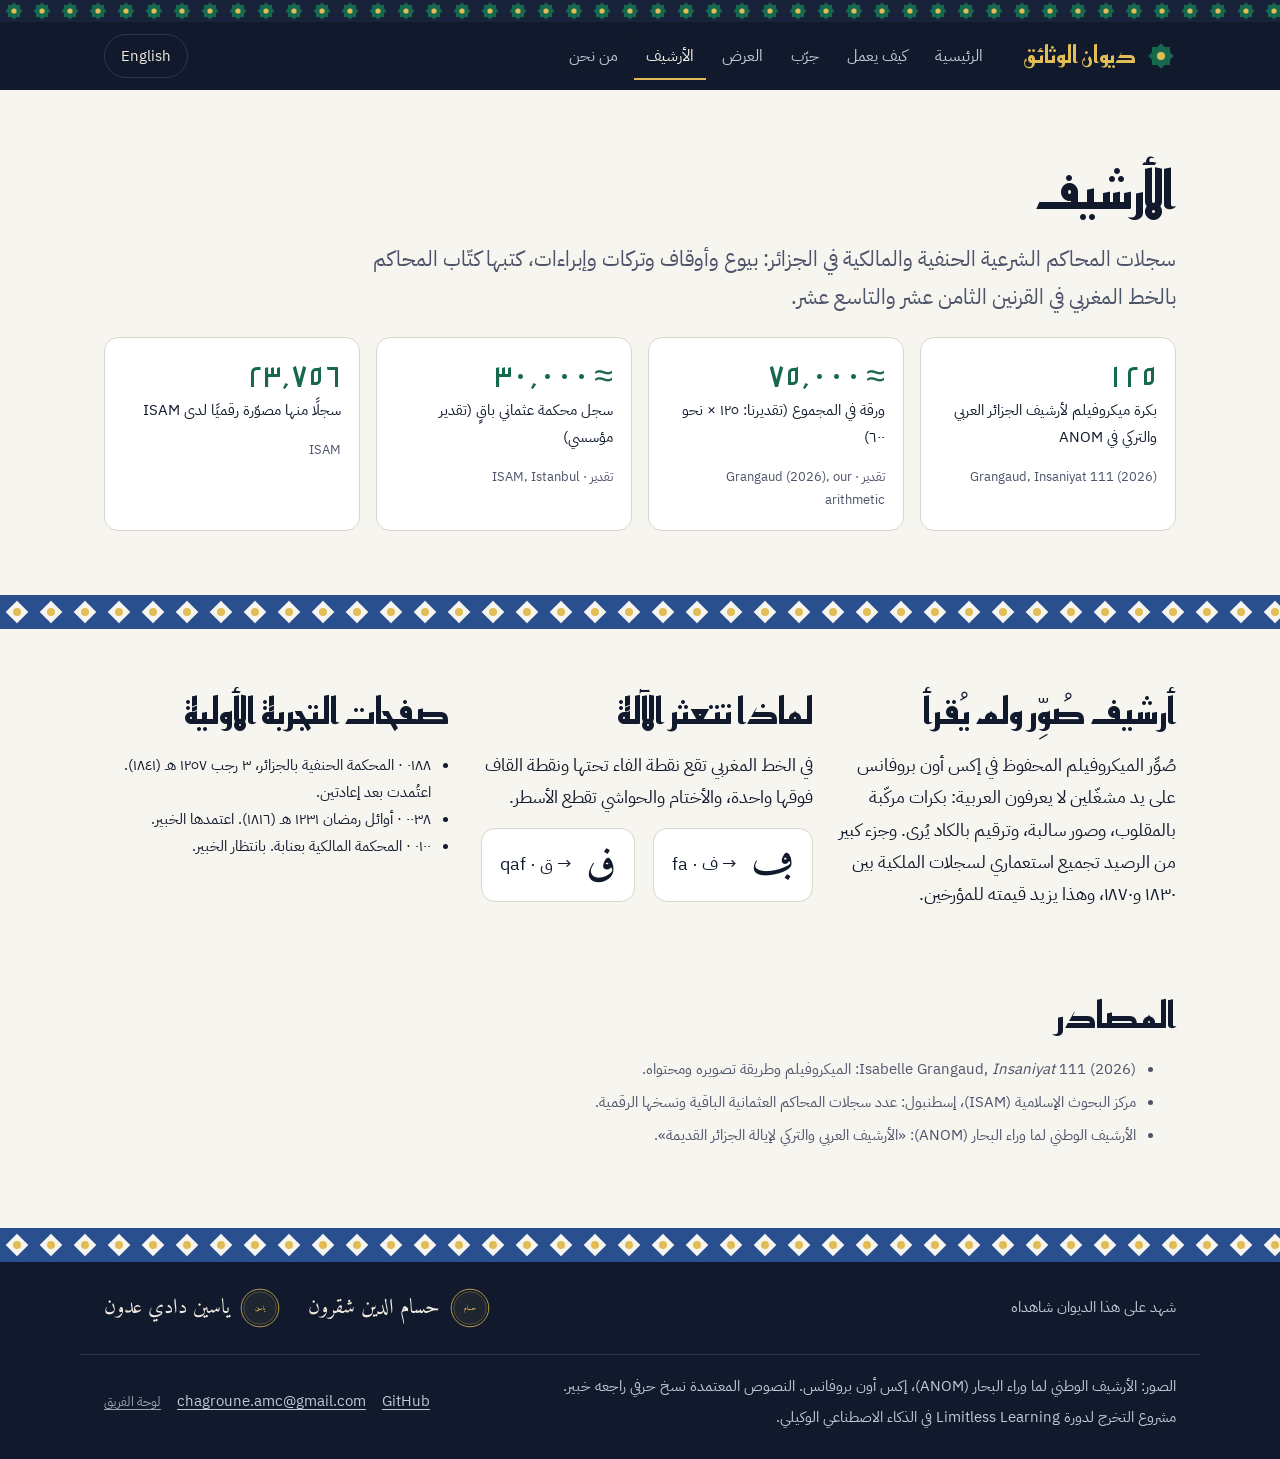
==== docs/archive/index.html @ 32f65961 "Direction B site: bilingual pages, offline demo, full-screen pitch, creators deed - Welcome with the" ====
<!doctype html>
<html lang="ar" dir="rtl" data-ui="ar" data-root="../" data-title-ar="الأرشيف · ديوان الوثائق" data-title-en="The archive · Dīwān al-Wathāʾiq">
<head>
<meta charset="utf-8">
<meta name="viewport" content="width=device-width, initial-scale=1, viewport-fit=cover">
<title>الأرشيف · ديوان الوثائق</title>
<meta name="description" content="The sharia-court registers of Algiers and the ANOM microfilm.">
<meta name="theme-color" content="#111a2d">
<link rel="icon" href="../assets/favicon.svg" type="image/svg+xml">
<link rel="stylesheet" href="../assets/diwan.css">
<script>(function(){try{var m=/[?&]lang=(ar|en)\b/.exec(location.search);var l=m?m[1]:(localStorage.getItem('diwan-lang')||'ar');var h=document.documentElement;h.lang=l;h.dir=l==='ar'?'rtl':'ltr';h.setAttribute('data-ui',l);}catch(e){}})();</script>
<script src="../assets/diwan.js" defer></script>
</head>
<body>
<a class="skip" href="#main"><span data-l="ar" lang="ar" dir="rtl">تخطَّ إلى المحتوى</span><span data-l="en" lang="en" dir="ltr">Skip to the content</span></a>
<div class="band" aria-hidden="true"></div>
<header class="site-head">
  <div class="wrap head-row">
    <a class="brand" href="../"><svg width="30" height="30" viewBox="-15 -15 30 30" aria-hidden="true"><rect x="-9" y="-9" width="18" height="18" fill="#16684e"/><rect x="-9" y="-9" width="18" height="18" fill="#16684e" transform="rotate(45)"/><circle r="4" fill="#e2bd55"/></svg><span data-l="ar" lang="ar" dir="rtl">ديوان الوثائق</span><span data-l="en" lang="en" dir="ltr">Dīwān al-Wathāʾiq</span></a>
    <nav class="nav" aria-label="Sections"><a href="../"><span data-l="ar" lang="ar" dir="rtl">الرئيسية</span><span data-l="en" lang="en" dir="ltr">Welcome</span></a><a href="../how/"><span data-l="ar" lang="ar" dir="rtl">كيف يعمل</span><span data-l="en" lang="en" dir="ltr">How it works</span></a><a href="../demo/"><span data-l="ar" lang="ar" dir="rtl">جرّب</span><span data-l="en" lang="en" dir="ltr">Try it</span></a><a href="../pitch/"><span data-l="ar" lang="ar" dir="rtl">العرض</span><span data-l="en" lang="en" dir="ltr">Pitch</span></a><a href="../archive/" aria-current="page"><span data-l="ar" lang="ar" dir="rtl">الأرشيف</span><span data-l="en" lang="en" dir="ltr">The archive</span></a><a href="../creators/"><span data-l="ar" lang="ar" dir="rtl">من نحن</span><span data-l="en" lang="en" dir="ltr">The creators</span></a></nav>
    <button class="lang-btn" type="button" data-lang-switch lang="en">English</button>
  </div>
</header>
<main id="main">

<section class="section">
  <div class="wrap">
    <h1 data-l="ar" lang="ar" dir="rtl">الأرشيف</h1><h1 data-l="en" lang="en" dir="ltr">The archive</h1>
    <p data-l="ar" lang="ar" dir="rtl" class="lead">سجلات المحاكم الشرعية الحنفية والمالكية في الجزائر: بيوع وأوقاف وتركات وإبراءات، كتبها كتّاب المحاكم بالخط المغربي في القرنين الثامن عشر والتاسع عشر.</p><p data-l="en" lang="en" dir="ltr" class="lead">The registers of the Hanafi and Maliki sharia courts of Algiers: sales, endowments, inheritances and releases, written by court scribes in Maghrebi script in the 18th and 19th centuries.</p>
    <div class="facts" style="margin-top:20px"><div class="fact"><div class="num"><span data-l="ar" lang="ar" dir="rtl">١٢٥</span><span data-l="en" lang="en" dir="ltr">125</span></div><p data-l="ar" lang="ar" dir="rtl" class="small">بكرة ميكروفيلم لأرشيف الجزائر العربي والتركي في ANOM</p><p data-l="en" lang="en" dir="ltr" class="small">microfilm reels of the Arabic and Turkish archives of Algiers at ANOM</p><div class="src">Grangaud, Insaniyat 111 (2026)</div></div><div class="fact"><div class="num"><span data-l="ar" lang="ar" dir="rtl">≈ ٧٥٬٠٠٠</span><span data-l="en" lang="en" dir="ltr">≈ 75,000</span></div><p data-l="ar" lang="ar" dir="rtl" class="small">ورقة في المجموع (تقديرنا: ١٢٥ × نحو ٦٠٠)</p><p data-l="en" lang="en" dir="ltr" class="small">folios in all (our estimate: 125 × about 600)</p><div class="src"><span data-l="ar" lang="ar" dir="rtl">تقدير · </span><span data-l="en" lang="en" dir="ltr">Estimate · </span>Grangaud (2026), our arithmetic</div></div><div class="fact"><div class="num"><span data-l="ar" lang="ar" dir="rtl">≈ ٣٠٬٠٠٠</span><span data-l="en" lang="en" dir="ltr">≈ 30,000</span></div><p data-l="ar" lang="ar" dir="rtl" class="small">سجل محكمة عثماني باقٍ (تقدير مؤسسي)</p><p data-l="en" lang="en" dir="ltr" class="small">Ottoman court registers survive (institutional estimate)</p><div class="src"><span data-l="ar" lang="ar" dir="rtl">تقدير · </span><span data-l="en" lang="en" dir="ltr">Estimate · </span>ISAM, Istanbul</div></div><div class="fact"><div class="num"><span data-l="ar" lang="ar" dir="rtl">٢٣٬٧٥٦</span><span data-l="en" lang="en" dir="ltr">23,756</span></div><p data-l="ar" lang="ar" dir="rtl" class="small">سجلًا منها مصوّرة رقميًا لدى ISAM</p><p data-l="en" lang="en" dir="ltr" class="small">of them held in digital copies by ISAM</p><div class="src">ISAM</div></div></div>
  </div>
</section>
<div class="dado" aria-hidden="true"></div>
<section class="section" style="padding-top:56px">
  <div class="wrap grid-3" style="align-items:start">
    <div>
      <h2 data-l="ar" lang="ar" dir="rtl">أرشيف صُوِّر ولم يُقرأ</h2><h2 data-l="en" lang="en" dir="ltr">Filmed, not read</h2>
      <p data-l="ar" lang="ar" dir="rtl">صُوِّر الميكروفيلم المحفوظ في إكس أون بروفانس على يد مشغّلين لا يعرفون العربية: بكرات مركّبة بالمقلوب، وصور سالبة، وترقيم بالكاد يُرى. وجزء كبير من الرصيد تجميع استعماري لسجلات الملكية بين ١٨٣٠ و١٨٧٠، وهذا يزيد قيمته للمؤرخين.</p><p data-l="en" lang="en" dir="ltr">The microfilm kept in Aix-en-Provence was made by operators who knew no Arabic: reels mounted backwards, frames in negative, foliation barely visible. Much of the fonds is a colonial compilation of property records from 1830–1870, which makes it more valuable to historians, not less.</p>
    </div>
    <div>
      <h2 data-l="ar" lang="ar" dir="rtl">لماذا تتعثر الآلة</h2><h2 data-l="en" lang="en" dir="ltr">Why machines stumble</h2>
      <p data-l="ar" lang="ar" dir="rtl">في الخط المغربي تقع نقطة الفاء تحتها ونقطة القاف فوقها واحدة، والأختام والحواشي تقطع الأسطر.</p><p data-l="en" lang="en" dir="ltr">In Maghrebi script fa carries its dot below and qaf a single dot above, and seals and marginal notes break the lines.</p>
      <div class="letters">
        <div class="letter"><span class="g" lang="ar">ڢ</span><span>→ ف · fa</span></div>
        <div class="letter"><span class="g" lang="ar">ڧ</span><span>→ ق · qaf</span></div>
      </div>
    </div>
    <div>
      <h2 data-l="ar" lang="ar" dir="rtl">صفحات التجربة الأولية</h2><h2 data-l="en" lang="en" dir="ltr">The pilot pages</h2>
      <ul class="small" style="padding-inline-start:1.2em">
        <li><span data-l="ar" lang="ar" dir="rtl">٠١٨٨ · المحكمة الحنفية بالجزائر، ٣ رجب ١٢٥٧ هـ (١٨٤١). اعتُمدت بعد إعادتين.</span><span data-l="en" lang="en" dir="ltr">0188 · Hanafi court of Algiers, 3 Rajab 1257 AH (1841). Approved after two rounds.</span></li>
        <li><span data-l="ar" lang="ar" dir="rtl">٠٠٣٨ · أوائل رمضان ١٢٣١ هـ (١٨١٦). اعتمدها الخبير.</span><span data-l="en" lang="en" dir="ltr">0038 · Early Ramadan 1231 AH (1816). Approved by the expert.</span></li>
        <li><span data-l="ar" lang="ar" dir="rtl">٠١٠٠ · المحكمة المالكية بعنابة. بانتظار الخبير.</span><span data-l="en" lang="en" dir="ltr">0100 · Maliki court of Annaba. Waiting for the expert.</span></li>
      </ul>
    </div>
  </div>
</section>
<section class="section">
  <div class="wrap">
    <h2 data-l="ar" lang="ar" dir="rtl">المصادر</h2><h2 data-l="en" lang="en" dir="ltr">Sources</h2>
    <ul class="sources">
      <li>Isabelle Grangaud, <i>Insaniyat</i> 111 (2026): <span data-l="ar" lang="ar" dir="rtl">الميكروفيلم وطريقة تصويره ومحتواه.</span><span data-l="en" lang="en" dir="ltr">the microfilm, how it was filmed and what it holds.</span></li>
      <li><span data-l="ar" lang="ar" dir="rtl">مركز البحوث الإسلامية (ISAM)، إسطنبول: عدد سجلات المحاكم العثمانية الباقية ونسخها الرقمية.</span><span data-l="en" lang="en" dir="ltr">Centre for Islamic Studies (ISAM), Istanbul: surviving Ottoman court registers and their digital copies.</span></li>
      <li><span data-l="ar" lang="ar" dir="rtl">الأرشيف الوطني لما وراء البحار (ANOM): «الأرشيف العربي والتركي لإيالة الجزائر القديمة».</span><span data-l="en" lang="en" dir="ltr">Archives nationales d’outre-mer (ANOM): “Archives arabes et turques de l’Ancienne Régence d’Alger”.</span></li>
    </ul>
  </div>
</section>
</main>
<footer class="site-foot">
  <div class="dado" aria-hidden="true"></div>
  <div class="wrap foot-sign">
    <p style="margin:0"><span data-l="ar" lang="ar" dir="rtl">شهد على هذا الديوان شاهداه</span><span data-l="en" lang="en" dir="ltr">Witnessed by its two creators</span></p>
    <div class="signatures"><a class="sig" href="../creators/#seal-1"><svg width="40" height="40" viewBox="-66 -66 132 132" aria-hidden="true"><circle r="62" fill="none" stroke="#e2bd55" stroke-width="2.6"/><circle r="54" fill="#e2bd55" fill-opacity="0.07" stroke="#e2bd55" stroke-width="1"/><text x="0" y="6" text-anchor="middle" font-family="Amiri, serif" font-size="21" font-weight="700" fill="#e2bd55">حسام</text></svg><span class="name"><span data-l="ar" lang="ar" dir="rtl">حسام الدين شقرون</span><span data-l="en" lang="en" dir="ltr">Houssam Eddine Chagroune</span></span></a><a class="sig" href="../creators/#seal-2"><svg width="40" height="40" viewBox="-66 -66 132 132" aria-hidden="true"><circle r="62" fill="none" stroke="#e2bd55" stroke-width="2.6"/><circle r="54" fill="#e2bd55" fill-opacity="0.07" stroke="#e2bd55" stroke-width="1"/><text x="0" y="6" text-anchor="middle" font-family="Amiri, serif" font-size="21" font-weight="700" fill="#e2bd55">ياسين</text></svg><span class="name"><span data-l="ar" lang="ar" dir="rtl">ياسين دادي عدون</span><span data-l="en" lang="en" dir="ltr">Yacine Daddi Addoun</span></span></a></div>
  </div>
  <div class="wrap foot-meta">
    <div>
      <p style="margin:0 0 4px"><span data-l="ar" lang="ar" dir="rtl">الصور: الأرشيف الوطني لما وراء البحار (ANOM)، إكس أون بروفانس. النصوص المعتمدة نسخ حرفي راجعه خبير.</span><span data-l="en" lang="en" dir="ltr">Scans: Archives nationales d’outre-mer (ANOM), Aix-en-Provence. Approved texts are diplomatic transcriptions checked by an expert.</span></p>
      <p style="margin:0"><span data-l="ar" lang="ar" dir="rtl">مشروع التخرج لدورة Limitless Learning في الذكاء الاصطناعي الوكيلي.</span><span data-l="en" lang="en" dir="ltr">Final project for the Limitless Learning Agentic AI course.</span></p>
    </div>
    <div class="row" style="gap:16px">
      <a href="https://github.com/hchagroune/diwan-htr">GitHub</a>
      <a href="mailto:chagroune.amc@gmail.com">chagroune.amc@gmail.com</a>
      <a class="board" href="../board.html"><span data-l="ar" lang="ar" dir="rtl">لوحة الفريق</span><span data-l="en" lang="en" dir="ltr">Team board</span></a>
    </div>
  </div>
</footer>
</body>
</html>
---- docs/assets/diwan.css ----
/* Dīwān al-Wathāʾiq · Direction B "Kasbah zellige".
   Whitewashed walls for reading, faience bands at thresholds, a horseshoe arch for what matters.
   Colour is tile meaning: green approved, terracotta doubtful, cobalt links, brass on indigo only. */

@font-face { font-family: "Amiri"; src: url("fonts/amiri-400.woff") format("woff"); font-weight: 400; font-display: swap; }
@font-face { font-family: "Amiri"; src: url("fonts/amiri-700.woff") format("woff"); font-weight: 700; font-display: swap; }
@font-face { font-family: "Reem Kufi"; src: url("fonts/reemkufi-var.woff") format("woff"); font-weight: 400 700; font-display: swap; }
@font-face { font-family: "IBM Plex Sans Arabic"; src: url("fonts/plexarabic-400.woff") format("woff"); font-weight: 400; font-display: swap; }
@font-face { font-family: "IBM Plex Sans Arabic"; src: url("fonts/plexarabic-500.woff") format("woff"); font-weight: 500; font-display: swap; }
@font-face { font-family: "IBM Plex Sans Arabic"; src: url("fonts/plexarabic-600.woff") format("woff"); font-weight: 600 700; font-display: swap; }
@font-face { font-family: "IBM Plex Sans"; src: url("fonts/plexsans-var.woff") format("woff"); font-weight: 100 700; font-display: swap; }

:root {
  --night: #111a2d; --night-2: #18233a; --night-line: #2a3651;
  --on-night: #f3ede1; --on-night-2: #c3c8d4; --on-night-3: #9aa1b2;
  --wash: #f7f5ef; --wash-2: #efebe0; --surface: #ffffff; --line: #dad6c9;
  --ink: #111a2d; --ink-2: #4d546a;
  --green: #16684e; --green-dark: #0f4d39; --green-tint: #dcebe2;
  --terra: #b4532a; --terra-ink: #9a4422; --terra-tint: #f6e3d9;
  --cobalt: #2a4f8f; --cobalt-dark: #1d3a6b;
  --brass: #e2bd55;
  --f-ui: "IBM Plex Sans", "IBM Plex Sans Arabic", system-ui, sans-serif;
  --f-ui-ar: "IBM Plex Sans Arabic", "IBM Plex Sans", system-ui, sans-serif;
  --f-kufi: "Reem Kufi", "IBM Plex Sans Arabic", sans-serif;
  --f-deed: "Amiri", "Noto Naskh Arabic", serif;
  --wrap: 1120px;
  --zellige: url("data:image/svg+xml,%3Csvg xmlns='http://www.w3.org/2000/svg' width='28' height='22'%3E%3Crect width='28' height='22' fill='%2318233a'/%3E%3Cg transform='translate(14 11)'%3E%3Crect x='-6' y='-6' width='12' height='12' fill='%2316684e'/%3E%3Crect x='-6' y='-6' width='12' height='12' fill='%2316684e' transform='rotate(45)'/%3E%3Ccircle r='2.6' fill='%23e2bd55'/%3E%3C/g%3E%3C/svg%3E");
  --dado: url("data:image/svg+xml,%3Csvg xmlns='http://www.w3.org/2000/svg' width='34' height='34'%3E%3Crect width='34' height='34' fill='%232a4f8f'/%3E%3Crect x='9' y='9' width='16' height='16' fill='%23f7f5ef' transform='rotate(45 17 17)'/%3E%3Ccircle cx='17' cy='17' r='4' fill='%23e2bd55'/%3E%3C/svg%3E");
}

/* ---------- language switching: both languages ship in the page ---------- */
html[data-ui="ar"] [data-l="en"], html[data-ui="en"] [data-l="ar"] { display: none !important; }

*, *::before, *::after { box-sizing: border-box; }
[hidden] { display: none !important; }
html { -webkit-text-size-adjust: 100%; }
body { margin: 0; background: var(--wash); color: var(--ink); font-family: var(--f-ui); font-size: 18px; line-height: 1.6; }
html[lang="ar"] body { font-family: var(--f-ui-ar); line-height: 1.8; }
img, svg { max-width: 100%; }
a { color: var(--cobalt); text-underline-offset: 3px; }
a:hover { color: var(--cobalt-dark); }
:focus-visible { outline: 3px solid var(--cobalt); outline-offset: 2px; border-radius: 4px; }
.on-night :focus-visible, .site-head :focus-visible, .site-foot :focus-visible { outline-color: var(--brass); }
.wrap { max-width: var(--wrap); margin: 0 auto; padding-inline: 24px; }
.skip { position: absolute; inset-inline-start: 12px; top: -60px; z-index: 50; background: var(--brass); color: var(--night); padding: 10px 16px; border-radius: 8px; font-weight: 600; text-decoration: none; }
.skip:focus { top: 12px; }
.visually-hidden { position: absolute !important; width: 1px; height: 1px; overflow: hidden; clip: rect(0 0 0 0); white-space: nowrap; }
.deed { font-family: var(--f-deed); }
.kufi { font-family: var(--f-kufi); }
.muted { color: var(--ink-2); }
.small { font-size: 15px; }

/* ---------- bands ---------- */
.band { height: 22px; background: var(--zellige); background-size: 28px 22px; }
.dado { height: 34px; background: var(--dado); background-size: 34px 34px; }

/* ---------- header ---------- */
.site-head { background: var(--night); color: var(--on-night); }
.head-row { display: flex; align-items: center; gap: 20px; min-height: 68px; flex-wrap: wrap; padding-block: 8px; }
.brand { display: inline-flex; align-items: center; gap: 10px; color: var(--brass); text-decoration: none; font-family: var(--f-kufi); font-weight: 600; font-size: 24px; margin-inline-end: 8px; }
.brand:hover { color: var(--brass); }
.brand svg { flex: none; }
.nav { display: flex; gap: 4px; overflow-x: auto; scrollbar-width: none; flex: 1 1 auto; }
.nav::-webkit-scrollbar { display: none; }
.nav a { color: var(--on-night-2); text-decoration: none; padding: 10px 12px; border-radius: 8px; white-space: nowrap; font-size: 16px; min-height: 44px; display: inline-flex; align-items: center; }
.nav a:hover { color: var(--on-night); background: var(--night-2); }
.nav a[aria-current="page"] { color: var(--on-night); box-shadow: inset 0 -2px 0 var(--brass); border-radius: 8px 8px 0 0; }
.lang-btn { margin-inline-start: auto; min-height: 44px; padding: 0 16px; border-radius: 999px; border: 1px solid var(--night-line); background: transparent; color: var(--on-night); font: inherit; font-size: 15px; cursor: pointer; }
.lang-btn:hover { border-color: var(--brass); }
@media (max-width: 760px) {
  .head-row { gap: 8px; }
  .nav { order: 3; flex-basis: 100%; }
  .lang-btn { margin-inline-start: auto; }
}

/* ---------- generic sections ---------- */
main { display: block; }
.section { padding-block: 64px; }
.section + .section { padding-top: 0; }
.on-night { background: var(--night); color: var(--on-night); }
.on-night a:not(.btn) { color: #9cc0f2; }
h1, h2, h3 { line-height: 1.3; margin: 0 0 12px; font-weight: 600; }
html[lang="ar"] h1, html[lang="ar"] h2, html[lang="ar"] h3 { font-family: var(--f-kufi); line-height: 1.45; }
h1 { font-size: clamp(32px, 4.6vw, 52px); }
h2 { font-size: clamp(26px, 3.2vw, 36px); }
h3 { font-size: 22px; }
p { margin: 0 0 14px; max-width: 70ch; }
.lead { font-size: 21px; color: var(--ink-2); max-width: 62ch; }
.on-night .lead { color: var(--on-night-2); }
.btn { display: inline-flex; align-items: center; justify-content: center; gap: 8px; min-height: 48px; padding: 0 22px; border-radius: 999px; font: inherit; font-size: 17px; font-weight: 600; text-decoration: none; cursor: pointer; border: 1px solid transparent; }
.btn-primary { background: var(--green); color: #fff; }
.btn-primary:hover { background: var(--green-dark); color: #fff; }
.btn-line { border-color: currentColor; color: inherit; background: transparent; font-weight: 500; }
.on-night .btn-line { border-color: var(--brass); color: var(--on-night); }
.btn-quiet { background: var(--wash-2); color: var(--ink); border-color: var(--line); font-weight: 500; }
.btn-terra { background: var(--terra-tint); color: var(--terra-ink); border-color: #e8c2ae; font-weight: 500; }
.btn[disabled] { opacity: .5; cursor: not-allowed; }
.row { display: flex; gap: 12px; flex-wrap: wrap; align-items: center; }
.card { background: var(--surface); border: 1px solid var(--line); border-radius: 14px; padding: 22px; }
.grid-3 { display: grid; grid-template-columns: repeat(auto-fit, minmax(260px, 1fr)); gap: 18px; }
.chip { display: inline-flex; align-items: center; gap: 6px; border-radius: 999px; padding: 2px 12px; font-size: 14px; font-weight: 500; }
.chip-green { background: var(--green-tint); color: var(--green-dark); }
.chip-terra { background: var(--terra-tint); color: var(--terra-ink); }
.chip-cobalt { background: #e1e8f5; color: var(--cobalt-dark); }
.est { font-size: 13px; color: var(--terra-ink); font-weight: 600; }

/* ---------- welcome: arch hero ---------- */
.hero { position: relative; overflow: hidden; padding: 40px 0 0; }
.hero-grid { display: grid; grid-template-columns: 1fr minmax(0, 720px) 1fr; gap: 24px; align-items: center; }
.arch { position: relative; aspect-ratio: 760 / 690; width: 100%; max-width: 720px; margin-inline: auto; }
.arch > svg { position: absolute; inset: 0; width: 100%; height: 100%; }
.arch-inner { position: absolute; inset: 28% 12% 6%; display: flex; flex-direction: column; align-items: center; justify-content: center; gap: 12px; text-align: center; }
.crop { width: 100%; max-width: 560px; aspect-ratio: 560 / 78; border-radius: 4px; background: #e9dcc0; position: relative; display: flex; align-items: center; justify-content: center; overflow: hidden; }
.crop img { display: none; width: 100%; height: 100%; object-fit: cover; }
.crop.has-img img { display: block; }
.crop.has-img .ph { display: none; }
.crop .ph { font-size: 13px; color: #5a4a33; padding: 0 10px; }
.motto { margin: 4px 0 0; font-family: var(--f-deed); font-weight: 700; color: var(--brass); font-size: clamp(36px, 6.4vw, 76px); line-height: 1.35; }
.motto-ink { display: inline-block; animation: ink 2.6s cubic-bezier(.4, 0, .2, 1) .3s both; }
html[dir="ltr"] .motto-ink { animation-name: ink; }
@keyframes ink { from { clip-path: inset(0 0 0 100%); } to { clip-path: inset(0 0 0 0); } }
.motto-en { margin: 0; font-size: clamp(16px, 2vw, 22px); color: var(--on-night); }
.motto-src { margin: 0; font-size: 14px; color: var(--on-night-2); max-width: 46ch; }
.side { display: flex; flex-direction: column; gap: 10px; }
.side .label { font-family: var(--f-kufi); color: var(--brass); font-size: 20px; font-weight: 600; }
.side p { color: #e8e4da; font-size: 17px; margin: 0; }
@media (max-width: 980px) {
  .hero-grid { grid-template-columns: 1fr; }
  .hero-grid .side { order: 2; padding-inline: 8px; }
  .arch { max-width: 560px; }
}
@media (max-width: 640px) {
  /* on phones the arch is drawn with CSS so the motto and buttons flow inside it */
  .arch { aspect-ratio: auto; border: 2px solid var(--brass); border-bottom: 0; border-radius: 50vw 50vw 0 0 / 46vw 46vw 0 0; background: var(--night-2); box-shadow: inset 0 0 0 8px var(--night-2), inset 0 0 0 9px var(--brass); }
  .arch > svg { display: none; }
  .arch-inner { position: static; padding: 30vw 9% 28px; }
}
.caption-box { border-inline-start: 4px solid var(--brass); padding: 4px 16px; color: var(--on-night-2); font-size: 15px; }
.caption-box p { max-width: 80ch; margin-bottom: 8px; }

/* ---------- how it works ---------- */
.steps { list-style: none; margin: 0; padding: 0; display: grid; grid-template-columns: repeat(auto-fit, minmax(190px, 1fr)); gap: 14px; counter-reset: step; }
.steps li { background: var(--surface); border: 1px solid var(--line); border-radius: 14px; padding: 18px; position: relative; counter-increment: step; }
.steps li::before { content: counter(step); display: inline-flex; width: 36px; height: 36px; border-radius: 50%; background: var(--night); color: var(--brass); align-items: center; justify-content: center; font-weight: 600; margin-bottom: 8px; }
html[lang="ar"] .steps li::before { content: counter(step, arabic-indic); }
.steps li.expert { border-color: var(--green); box-shadow: inset 0 0 0 1px var(--green); }
.loop { margin-top: 16px; display: flex; gap: 12px; align-items: flex-start; background: var(--terra-tint); border-radius: 12px; padding: 14px 18px; color: var(--terra-ink); }
.rules { counter-reset: none; }

/* ---------- demo ---------- */
.demo-pick { display: grid; grid-template-columns: repeat(auto-fit, minmax(240px, 1fr)); gap: 14px; }
.page-btn { text-align: start; font: inherit; background: var(--surface); border: 1px solid var(--line); border-radius: 14px; padding: 16px 18px; cursor: pointer; display: flex; flex-direction: column; gap: 4px; min-height: 44px; color: inherit; }
.page-btn:hover { border-color: var(--cobalt); }
.page-btn[aria-pressed="true"] { border-color: var(--green); box-shadow: inset 0 0 0 2px var(--green); }
.page-btn b { font-size: 19px; }
.workbench { display: grid; grid-template-columns: minmax(0, 5fr) minmax(0, 7fr); gap: 22px; margin-top: 22px; align-items: start; }
@media (max-width: 900px) { .workbench { grid-template-columns: 1fr; } }
.scan-frame { background: var(--night); border-radius: 200px 200px 14px 14px; padding: 22px 18px 18px; position: sticky; top: 12px; }
@media (max-width: 900px) { .scan-frame { position: static; border-radius: 120px 120px 14px 14px; max-width: 300px; margin-inline: auto; width: 100%; } }
.scan { position: relative; border-radius: 180px 180px 6px 6px; overflow: hidden; aspect-ratio: 1006 / 1600; background-color: #e9dcc0; background-image: repeating-linear-gradient(180deg, transparent 0 34px, rgba(90, 62, 20, .16) 34px 36px); }
.scan img { display: none; position: absolute; inset: 0; width: 100%; height: 100%; object-fit: cover; }
.scan.has-img img { display: block; }
.scan .ph { position: absolute; inset-inline: 10%; bottom: 10%; text-align: center; font-size: 13px; color: #5a4a33; background: rgba(247, 245, 239, .9); border-radius: 8px; padding: 6px 10px; }
.scan.has-img .ph { display: none; }
.scan-hl { position: absolute; inset-inline: 6%; height: 4%; background: rgba(226, 189, 85, .28); border-top: 2px solid var(--brass); border-bottom: 2px solid var(--brass); transition: top .35s ease; pointer-events: none; }
.scan-hl.flag { background: rgba(180, 83, 42, .22); border-color: var(--terra); }
.scan-cap { color: var(--on-night-2); font-size: 14px; text-align: center; margin: 10px 0 0; }
.bench-top { display: flex; flex-wrap: wrap; gap: 10px; align-items: center; justify-content: space-between; margin-bottom: 12px; }
.meter { display: flex; align-items: center; gap: 10px; }
.meter-bar { width: 140px; height: 8px; border-radius: 4px; background: var(--wash-2); overflow: hidden; }
.meter-bar span { display: block; height: 100%; background: var(--green); width: 0; transition: width .6s ease; }
.lines { list-style: none; margin: 0; padding: 6px 0; background: var(--surface); border: 1px solid var(--line); border-radius: 14px; }
.lines li { display: grid; grid-template-columns: 40px 1fr; gap: 6px; padding: 6px 12px; border-inline-start: 4px solid transparent; }
.lines li.cur { background: #fbf6e6; border-inline-start-color: var(--brass); }
.lines li.flag { background: var(--terra-tint); border-inline-start-color: var(--terra); }
.lines li.fixed { background: var(--green-tint); border-inline-start-color: var(--green); }
.ln { font-size: 14px; color: var(--ink-2); padding-top: 8px; text-align: center; }
.lt { font-family: var(--f-deed); font-size: 22px; line-height: 1.9; direction: rtl; text-align: right; min-height: 1.9em; overflow-wrap: anywhere; }
.lt[contenteditable="true"] { background: #fff; outline: 2px dashed var(--cobalt); border-radius: 6px; padding: 0 6px; }
.lt .caret { display: inline-block; width: 2px; height: 1.1em; background: var(--ink); vertical-align: middle; animation: blink 1s steps(1) infinite; }
@keyframes blink { 50% { opacity: 0; } }
.note { grid-column: 2; font-size: 15px; color: var(--terra-ink); }
.note .row { margin-top: 6px; gap: 8px; }
.note .btn { min-height: 40px; padding: 0 14px; font-size: 14px; }
.lines li.fixed .note { color: var(--green-dark); }
.decide { margin-top: 16px; display: flex; flex-direction: column; gap: 12px; }
.decide textarea { width: 100%; min-height: 84px; border: 1px solid var(--line); border-radius: 10px; padding: 10px 12px; font: inherit; font-size: 16px; }
.status { min-height: 1.6em; font-size: 15px; color: var(--ink-2); }
.final { margin-top: 18px; background: var(--night); color: var(--on-night); border-radius: 16px; padding: 22px; }
.final .counter { font-family: var(--f-kufi); font-size: 28px; color: var(--brass); }
.final ol { margin: 12px 0 0; padding-inline-start: 1.6em; font-family: var(--f-deed); font-size: 20px; line-height: 1.9; direction: rtl; text-align: right; }
.final li.trained::marker { color: var(--brass); }
.compare { margin-top: 14px; font-size: 15px; color: var(--on-night-2); }
.compare summary { cursor: pointer; color: var(--on-night); }
.compare ol { color: var(--on-night-2); font-size: 18px; }
.live { margin-top: 28px; }
.live label { display: block; font-size: 15px; margin-bottom: 6px; }
.live input[type="password"] { min-height: 44px; border: 1px solid var(--line); border-radius: 10px; padding: 0 12px; font: inherit; width: min(320px, 100%); }
.switch { display: inline-flex; align-items: center; gap: 10px; cursor: pointer; font-size: 16px; }
.switch input { width: 22px; height: 22px; accent-color: var(--green); }
.live-out { margin-top: 12px; }
.live-out table { border-collapse: collapse; width: 100%; font-size: 15px; }
.live-out td, .live-out th { border-bottom: 1px solid var(--line); padding: 6px 8px; text-align: start; }

/* ---------- archive ---------- */
.facts { display: grid; grid-template-columns: repeat(auto-fit, minmax(230px, 1fr)); gap: 16px; }
.fact { background: var(--surface); border: 1px solid var(--line); border-radius: 14px; padding: 18px; }
.fact .num { font-family: var(--f-kufi); font-size: 34px; color: var(--green); line-height: 1.2; }
.fact .src { font-size: 13px; color: var(--ink-2); margin-top: 6px; }
.letters { display: flex; gap: 18px; flex-wrap: wrap; }
.letter { background: var(--surface); border: 1px solid var(--line); border-radius: 14px; padding: 14px 18px; display: flex; align-items: center; gap: 14px; }
.letter .g { font-family: var(--f-deed); font-size: 44px; line-height: 1; }
.sources { font-size: 15px; color: var(--ink-2); }
.sources li { margin-bottom: 6px; }

/* ---------- creators: the deed of two witnesses ---------- */
.deed-paper { background: #fbf7ec; border: 1px solid #e3d9c0; border-radius: 6px; padding: 36px clamp(18px, 4vw, 48px); box-shadow: 0 1px 0 #e3d9c0, 0 12px 30px rgba(17, 26, 45, .06); }
.deed-text { font-family: var(--f-deed); font-size: clamp(21px, 2.4vw, 27px); line-height: 2; direction: rtl; text-align: right; }
@media (min-width: 760px) { .deed-text { text-align: justify; } }
.deed-text .rubric { color: var(--terra-ink); font-weight: 700; }
.deed-gloss { margin-top: 16px; font-size: 16px; color: var(--ink-2); font-style: italic; border-top: 1px solid #e3d9c0; padding-top: 12px; }
.seals { display: flex; justify-content: space-around; gap: 24px; flex-wrap: wrap; margin-top: 28px; }
.seal-btn { background: none; border: none; cursor: pointer; display: flex; flex-direction: column; align-items: center; gap: 8px; padding: 8px; border-radius: 16px; color: var(--ink); font: inherit; }
.seal-btn:hover svg { transform: rotate(-4deg); }
.seal-btn svg { transition: transform .2s ease; }
.seal-btn .who { font-size: 16px; font-weight: 600; }
.seal-btn .role { font-size: 14px; color: var(--ink-2); }
dialog.story { border: none; border-radius: 18px; padding: 0; max-width: min(620px, 92vw); width: 100%; box-shadow: 0 30px 80px rgba(0, 0, 0, .35); }
dialog.story::backdrop { background: rgba(17, 26, 45, .6); }
.story-in { padding: 26px; display: flex; flex-direction: column; gap: 12px; }
.story-in .ph-text { background: var(--wash-2); border: 1px dashed var(--line); border-radius: 10px; padding: 12px 14px; color: var(--ink-2); }
.chain { list-style: none; margin: 0; padding: 0; display: flex; flex-wrap: wrap; gap: 10px; align-items: stretch; }
.chain li { background: var(--surface); border: 1px solid var(--line); border-radius: 12px; padding: 12px 14px; flex: 1 1 180px; position: relative; }
.chain li.you { border-color: var(--green); background: var(--green-tint); }

/* ---------- footer with the two signatures ---------- */
.site-foot { background: var(--night); color: var(--on-night-2); font-size: 15px; }
.foot-sign { display: flex; justify-content: space-between; align-items: center; gap: 20px; flex-wrap: wrap; padding-block: 26px; border-bottom: 1px solid var(--night-line); }
.signatures { display: flex; gap: 28px; flex-wrap: wrap; }
.sig { display: flex; align-items: center; gap: 10px; color: var(--on-night); text-decoration: none; }
.sig:hover { color: var(--brass); }
.sig .name { font-family: var(--f-deed); font-size: 21px; }
.foot-meta { display: flex; justify-content: space-between; gap: 16px; flex-wrap: wrap; padding-block: 18px 28px; }
.foot-meta a { color: var(--on-night-2); }
.foot-meta .board { color: var(--on-night-3); font-size: 13px; }

/* ---------- reduced motion ---------- */
@media (prefers-reduced-motion: reduce) {
  *, *::before, *::after { animation: none !important; transition: none !important; scroll-behavior: auto !important; }
  .motto-ink { clip-path: none !important; }
}

/* demo opened inside the pitch */
html.embed .band, html.embed .site-head, html.embed .site-foot, html.embed .skip, html.embed .live { display: none; }
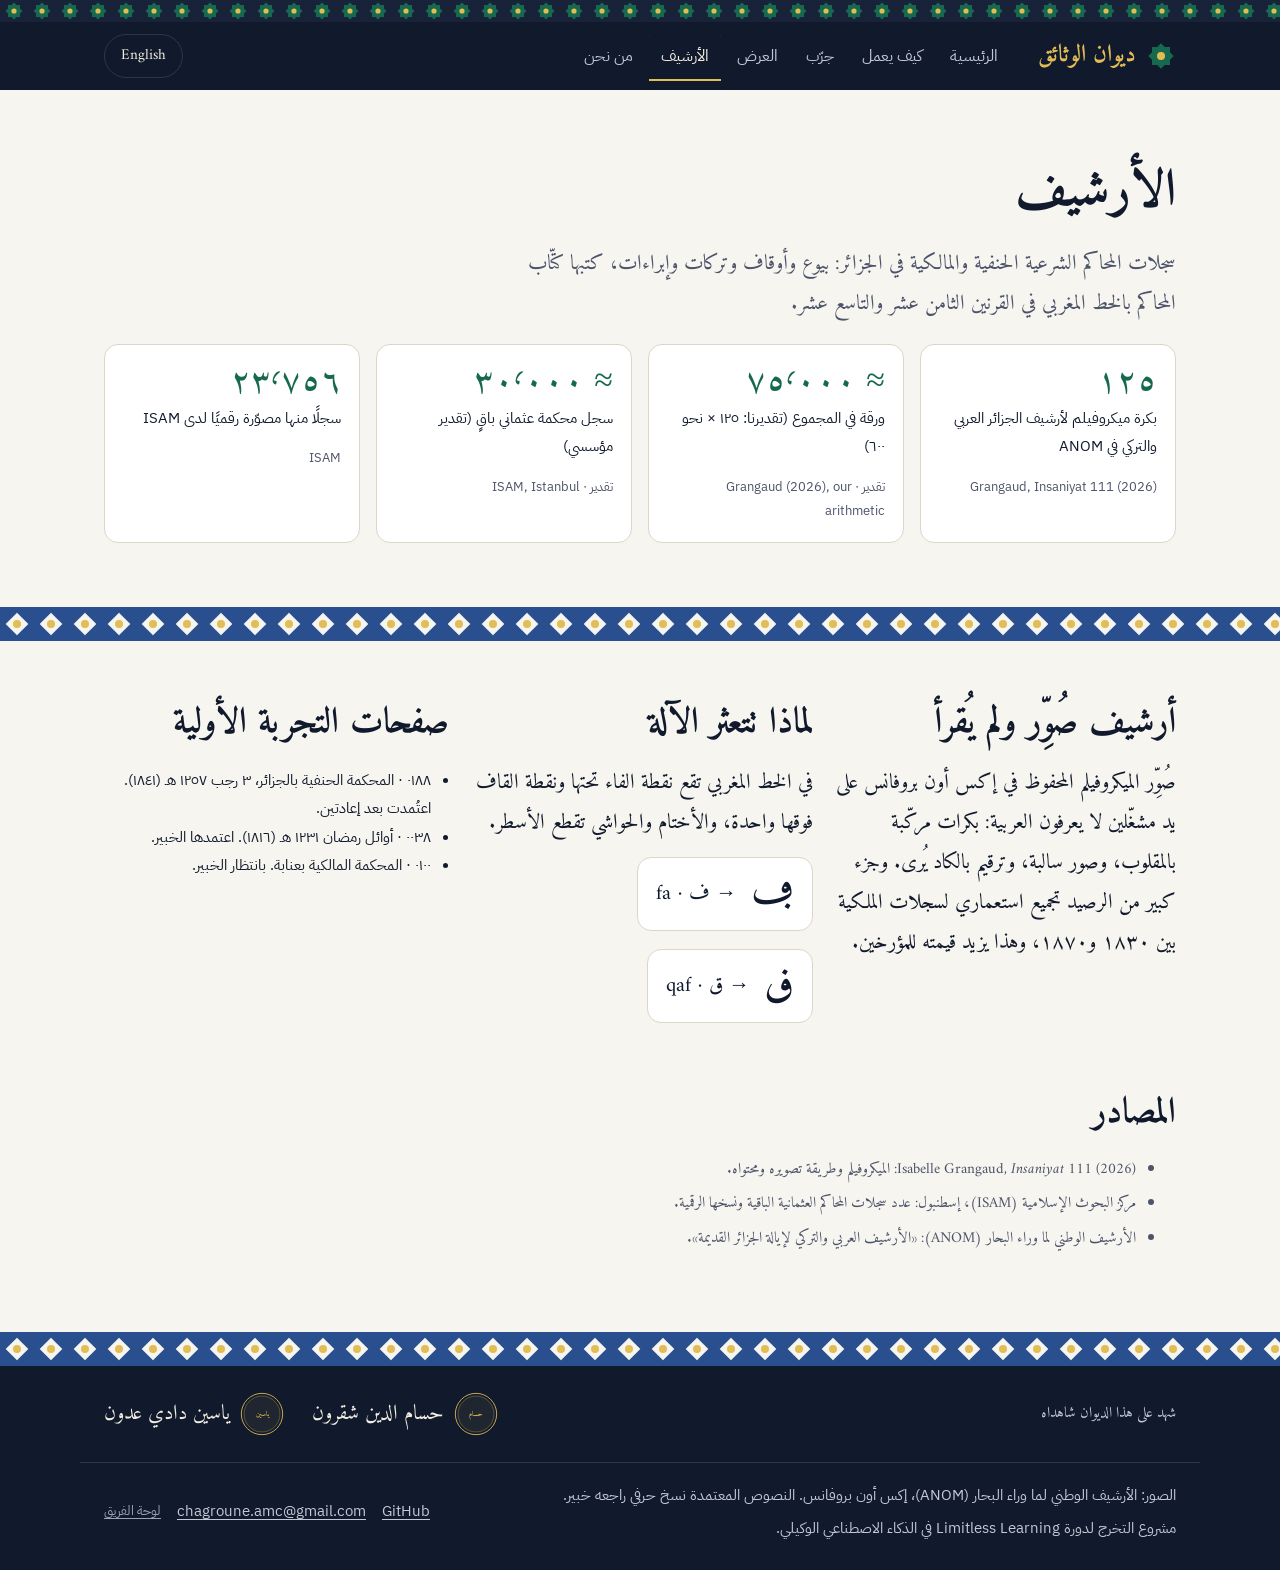
==== commit a817ce33: "Photo slots for the creators, any image format, no ask on the last slide - houssam.jpg / yacine.jpg " ====
--- a/docs/archive/index.html
+++ b/docs/archive/index.html
@@ -8,7 +8,7 @@
 <meta name="theme-color" content="#111a2d">
 <link rel="icon" href="../assets/favicon.svg" type="image/svg+xml">
 <link rel="stylesheet" href="../assets/diwan.css">
-<script>(function(){try{var m=/[?&]lang=(ar|en)\b/.exec(location.search);var l=m?m[1]:(localStorage.getItem('diwan-lang')||'ar');var h=document.documentElement;h.lang=l;h.dir=l==='ar'?'rtl':'ltr';h.setAttribute('data-ui',l);}catch(e){}})();</script>
+<script>window.diwanImg=function(i){var l=(i.getAttribute('data-alt')||'').split(',');var n=l.shift();i.setAttribute('data-alt',l.join(','));if(n)i.src=n;else i.onerror=null;};(function(){try{var m=/[?&]lang=(ar|en)\b/.exec(location.search);var l=m?m[1]:(localStorage.getItem('diwan-lang')||'ar');var h=document.documentElement;h.lang=l;h.dir=l==='ar'?'rtl':'ltr';h.setAttribute('data-ui',l);}catch(e){}})();</script>
 <script src="../assets/diwan.js" defer></script>
 </head>
 <body>
@@ -70,7 +70,7 @@
   <div class="dado" aria-hidden="true"></div>
   <div class="wrap foot-sign">
     <p style="margin:0"><span data-l="ar" lang="ar" dir="rtl">شهد على هذا الديوان شاهداه</span><span data-l="en" lang="en" dir="ltr">Witnessed by its two creators</span></p>
-    <div class="signatures"><a class="sig" href="../creators/#seal-1"><svg width="40" height="40" viewBox="-66 -66 132 132" aria-hidden="true"><circle r="62" fill="none" stroke="#e2bd55" stroke-width="2.6"/><circle r="54" fill="#e2bd55" fill-opacity="0.07" stroke="#e2bd55" stroke-width="1"/><text x="0" y="6" text-anchor="middle" font-family="Amiri, serif" font-size="21" font-weight="700" fill="#e2bd55">حسام</text></svg><span class="name"><span data-l="ar" lang="ar" dir="rtl">حسام الدين شقرون</span><span data-l="en" lang="en" dir="ltr">Houssam Eddine Chagroune</span></span></a><a class="sig" href="../creators/#seal-2"><svg width="40" height="40" viewBox="-66 -66 132 132" aria-hidden="true"><circle r="62" fill="none" stroke="#e2bd55" stroke-width="2.6"/><circle r="54" fill="#e2bd55" fill-opacity="0.07" stroke="#e2bd55" stroke-width="1"/><text x="0" y="6" text-anchor="middle" font-family="Amiri, serif" font-size="21" font-weight="700" fill="#e2bd55">ياسين</text></svg><span class="name"><span data-l="ar" lang="ar" dir="rtl">ياسين دادي عدون</span><span data-l="en" lang="en" dir="ltr">Yacine Daddi Addoun</span></span></a></div>
+    <div class="signatures"><a class="sig" href="../creators/#seal-1"><span class="portrait" style="width:44px;height:44px"><svg width="44" height="44" viewBox="-66 -66 132 132" aria-hidden="true"><circle r="62" fill="none" stroke="#e2bd55" stroke-width="2.6"/><circle r="54" fill="#e2bd55" fill-opacity="0.07" stroke="#e2bd55" stroke-width="1"/><text x="0" y="6" text-anchor="middle" font-family="Amiri, serif" font-size="21" font-weight="700" fill="#e2bd55">حسام</text></svg><img src="../assets/img/houssam.jpg" data-alt="../assets/img/houssam.png,../assets/img/houssam.webp,../assets/img/houssam.jpeg" alt="" onerror="diwanImg(this)" onload="this.parentNode.classList.add('has-img')"></span><span class="name"><span data-l="ar" lang="ar" dir="rtl">حسام الدين شقرون</span><span data-l="en" lang="en" dir="ltr">Houssam Eddine Chagroune</span></span></a><a class="sig" href="../creators/#seal-2"><span class="portrait" style="width:44px;height:44px"><svg width="44" height="44" viewBox="-66 -66 132 132" aria-hidden="true"><circle r="62" fill="none" stroke="#e2bd55" stroke-width="2.6"/><circle r="54" fill="#e2bd55" fill-opacity="0.07" stroke="#e2bd55" stroke-width="1"/><text x="0" y="6" text-anchor="middle" font-family="Amiri, serif" font-size="21" font-weight="700" fill="#e2bd55">ياسين</text></svg><img src="../assets/img/yacine.jpg" data-alt="../assets/img/yacine.png,../assets/img/yacine.webp,../assets/img/yacine.jpeg" alt="" onerror="diwanImg(this)" onload="this.parentNode.classList.add('has-img')"></span><span class="name"><span data-l="ar" lang="ar" dir="rtl">ياسين دادي عدون</span><span data-l="en" lang="en" dir="ltr">Yacine Daddi Addoun</span></span></a></div>
   </div>
   <div class="wrap foot-meta">
     <div>
--- a/docs/assets/diwan.css
+++ b/docs/assets/diwan.css
@@ -4,7 +4,7 @@
 
 @font-face { font-family: "Amiri"; src: url("fonts/amiri-400.woff") format("woff"); font-weight: 400; font-display: swap; }
 @font-face { font-family: "Amiri"; src: url("fonts/amiri-700.woff") format("woff"); font-weight: 700; font-display: swap; }
-@font-face { font-family: "Reem Kufi"; src: url("fonts/reemkufi-var.woff") format("woff"); font-weight: 400 700; font-display: swap; }
+@font-face { font-family: "Amiri"; src: url("fonts/amiri-400i.woff") format("woff"); font-weight: 400; font-style: italic; font-display: swap; }
 @font-face { font-family: "IBM Plex Sans Arabic"; src: url("fonts/plexarabic-400.woff") format("woff"); font-weight: 400; font-display: swap; }
 @font-face { font-family: "IBM Plex Sans Arabic"; src: url("fonts/plexarabic-500.woff") format("woff"); font-weight: 500; font-display: swap; }
 @font-face { font-family: "IBM Plex Sans Arabic"; src: url("fonts/plexarabic-600.woff") format("woff"); font-weight: 600 700; font-display: swap; }
@@ -21,7 +21,7 @@
   --brass: #e2bd55;
   --f-ui: "IBM Plex Sans", "IBM Plex Sans Arabic", system-ui, sans-serif;
   --f-ui-ar: "IBM Plex Sans Arabic", "IBM Plex Sans", system-ui, sans-serif;
-  --f-kufi: "Reem Kufi", "IBM Plex Sans Arabic", sans-serif;
+  --f-head: "Amiri", "Noto Naskh Arabic", serif;
   --f-deed: "Amiri", "Noto Naskh Arabic", serif;
   --wrap: 1120px;
   --zellige: url("data:image/svg+xml,%3Csvg xmlns='http://www.w3.org/2000/svg' width='28' height='22'%3E%3Crect width='28' height='22' fill='%2318233a'/%3E%3Cg transform='translate(14 11)'%3E%3Crect x='-6' y='-6' width='12' height='12' fill='%2316684e'/%3E%3Crect x='-6' y='-6' width='12' height='12' fill='%2316684e' transform='rotate(45)'/%3E%3Ccircle r='2.6' fill='%23e2bd55'/%3E%3C/g%3E%3C/svg%3E");
@@ -34,8 +34,11 @@
 *, *::before, *::after { box-sizing: border-box; }
 [hidden] { display: none !important; }
 html { -webkit-text-size-adjust: 100%; }
-body { margin: 0; background: var(--wash); color: var(--ink); font-family: var(--f-ui); font-size: 18px; line-height: 1.6; }
-html[lang="ar"] body { font-family: var(--f-ui-ar); line-height: 1.8; }
+body { margin: 0; background: var(--wash); color: var(--ink); font-family: var(--f-deed); font-size: 20px; line-height: 1.65; }
+html[lang="ar"] body { font-size: 21px; line-height: 1.9; }
+/* interface chrome stays in a plain sans so small labels and controls read crisply */
+.nav, .btn, .chip, .lang-btn, .skip, label, input, textarea, button, table, .small, .status, .est, .src, .fact .src, .meter, .ln, .scan-cap, .scan .ph, .crop .ph, .foot-meta, .deck-bar { font-family: var(--f-ui); }
+html[lang="ar"] .nav, html[lang="ar"] .btn, html[lang="ar"] .chip, html[lang="ar"] label, html[lang="ar"] .small, html[lang="ar"] .status, html[lang="ar"] .foot-meta, html[lang="ar"] .scan-cap { font-family: var(--f-ui-ar); }
 img, svg { max-width: 100%; }
 a { color: var(--cobalt); text-underline-offset: 3px; }
 a:hover { color: var(--cobalt-dark); }
@@ -46,7 +49,7 @@
 .skip:focus { top: 12px; }
 .visually-hidden { position: absolute !important; width: 1px; height: 1px; overflow: hidden; clip: rect(0 0 0 0); white-space: nowrap; }
 .deed { font-family: var(--f-deed); }
-.kufi { font-family: var(--f-kufi); }
+.kufi { font-family: var(--f-head); }
 .muted { color: var(--ink-2); }
 .small { font-size: 15px; }
 
@@ -57,7 +60,7 @@
 /* ---------- header ---------- */
 .site-head { background: var(--night); color: var(--on-night); }
 .head-row { display: flex; align-items: center; gap: 20px; min-height: 68px; flex-wrap: wrap; padding-block: 8px; }
-.brand { display: inline-flex; align-items: center; gap: 10px; color: var(--brass); text-decoration: none; font-family: var(--f-kufi); font-weight: 600; font-size: 24px; margin-inline-end: 8px; }
+.brand { display: inline-flex; align-items: center; gap: 10px; color: var(--brass); text-decoration: none; font-family: var(--f-head); font-weight: 600; font-size: 24px; margin-inline-end: 8px; }
 .brand:hover { color: var(--brass); }
 .brand svg { flex: none; }
 .nav { display: flex; gap: 4px; overflow-x: auto; scrollbar-width: none; flex: 1 1 auto; }
@@ -80,7 +83,8 @@
 .on-night { background: var(--night); color: var(--on-night); }
 .on-night a:not(.btn) { color: #9cc0f2; }
 h1, h2, h3 { line-height: 1.3; margin: 0 0 12px; font-weight: 600; }
-html[lang="ar"] h1, html[lang="ar"] h2, html[lang="ar"] h3 { font-family: var(--f-kufi); line-height: 1.45; }
+h1, h2, h3 { font-family: var(--f-head); font-weight: 700; }
+html[lang="ar"] h1, html[lang="ar"] h2, html[lang="ar"] h3 { line-height: 1.5; }
 h1 { font-size: clamp(32px, 4.6vw, 52px); }
 h2 { font-size: clamp(26px, 3.2vw, 36px); }
 h3 { font-size: 22px; }
@@ -122,7 +126,7 @@
 .motto-en { margin: 0; font-size: clamp(16px, 2vw, 22px); color: var(--on-night); }
 .motto-src { margin: 0; font-size: 14px; color: var(--on-night-2); max-width: 46ch; }
 .side { display: flex; flex-direction: column; gap: 10px; }
-.side .label { font-family: var(--f-kufi); color: var(--brass); font-size: 20px; font-weight: 600; }
+.side .label { font-family: var(--f-head); color: var(--brass); font-size: 20px; font-weight: 600; }
 .side p { color: #e8e4da; font-size: 17px; margin: 0; }
 @media (max-width: 980px) {
   .hero-grid { grid-template-columns: 1fr; }
@@ -187,7 +191,7 @@
 .decide textarea { width: 100%; min-height: 84px; border: 1px solid var(--line); border-radius: 10px; padding: 10px 12px; font: inherit; font-size: 16px; }
 .status { min-height: 1.6em; font-size: 15px; color: var(--ink-2); }
 .final { margin-top: 18px; background: var(--night); color: var(--on-night); border-radius: 16px; padding: 22px; }
-.final .counter { font-family: var(--f-kufi); font-size: 28px; color: var(--brass); }
+.final .counter { font-family: var(--f-head); font-size: 28px; color: var(--brass); }
 .final ol { margin: 12px 0 0; padding-inline-start: 1.6em; font-family: var(--f-deed); font-size: 20px; line-height: 1.9; direction: rtl; text-align: right; }
 .final li.trained::marker { color: var(--brass); }
 .compare { margin-top: 14px; font-size: 15px; color: var(--on-night-2); }
@@ -205,7 +209,7 @@
 /* ---------- archive ---------- */
 .facts { display: grid; grid-template-columns: repeat(auto-fit, minmax(230px, 1fr)); gap: 16px; }
 .fact { background: var(--surface); border: 1px solid var(--line); border-radius: 14px; padding: 18px; }
-.fact .num { font-family: var(--f-kufi); font-size: 34px; color: var(--green); line-height: 1.2; }
+.fact .num { font-family: var(--f-head); font-size: 34px; color: var(--green); line-height: 1.2; }
 .fact .src { font-size: 13px; color: var(--ink-2); margin-top: 6px; }
 .letters { display: flex; gap: 18px; flex-wrap: wrap; }
 .letter { background: var(--surface); border: 1px solid var(--line); border-radius: 14px; padding: 14px 18px; display: flex; align-items: center; gap: 14px; }
@@ -252,3 +256,43 @@
 
 /* demo opened inside the pitch */
 html.embed .band, html.embed .site-head, html.embed .site-foot, html.embed .skip, html.embed .live { display: none; }
+
+/* ---------- diagrams of the real n8n workflow (tools/workflow_diagrams.py) ---------- */
+.wf { width: 100%; height: auto; display: block; margin-inline: auto; font-family: var(--f-ui); }
+.wf .box { fill: #1c2843; stroke: #3a4868; stroke-width: 1.5; }
+.wf .ic { color: #c3c8d4; }
+.wf .nd.ai .box { stroke: var(--brass); stroke-width: 2.2; }
+.wf .nd.ai .ic { color: var(--brass); }
+.wf .nd.human .box { fill: var(--green); stroke: var(--green); }
+.wf .nd.human .ic { color: #fff; }
+.wf .nd.board .box { stroke-dasharray: 5 4; fill: #18233a; }
+.wf .nd.board .ic { color: #8fa3c9; }
+.wf .nd.faded > * { opacity: .55; }
+.wf .nd-lbl { fill: #e8e4da; font-size: 14px; }
+.wf .ed { fill: none; stroke: #7a86a3; stroke-width: 2; }
+.wf .ed.branch { stroke: #9aa8c6; }
+.wf .ed.faint { stroke: #3a4868; stroke-dasharray: 3 5; }
+.wf .ed.loop { stroke: #f0b48f; stroke-dasharray: 7 6; stroke-width: 2.2; }
+.wf .ed-head.loop { fill: none; stroke: #f0b48f; stroke-width: 2.2; }
+.wf .ed-dot { fill: #7a86a3; }
+.wf .ed-lbl { fill: #9aa1b2; font-size: 13px; }
+.wf .ed-lbl.loop { fill: #f0b48f; font-size: 14px; }
+.wf .stub rect { fill: none; stroke: #4a5878; stroke-dasharray: 4 4; }
+.wf .stub text { fill: #c3c8d4; font-size: 13px; }
+.wf-over .blk .box { fill: #1c2843; stroke: #3a4868; }
+.wf-over .blk.ai .box { stroke: var(--brass); stroke-width: 2.2; }
+.wf-over .blk.human .box { fill: #15503d; stroke: var(--green); }
+.wf-over .b-num { fill: var(--brass); font-family: var(--f-head); font-size: 30px; font-weight: 700; }
+.wf-over .b-ar { fill: #f3ede1; font-family: var(--f-head); font-size: 25px; font-weight: 700; }
+.wf-over .b-en { fill: #c3c8d4; font-size: 14px; }
+.wf-over .b-k { fill: #9aa1b2; font-size: 12.5px; }
+.wf-panel { background: var(--night); border-radius: 14px; padding: 18px 14px; overflow-x: auto; }
+.wf-panel .wf { min-width: 760px; }
+.wf-stage { display: grid; gap: 14px; margin-top: 30px; }
+.wf-stage h3 { margin: 0; }
+
+/* creators' portraits: the photo sits inside the seal's ring once it is uploaded */
+.portrait { position: relative; display: inline-block; flex: none; }
+.portrait > svg { width: 100%; height: 100%; display: block; }
+.portrait > img { position: absolute; inset: 15%; width: 70%; height: 70%; border-radius: 50%; object-fit: cover; display: none; }
+.portrait.has-img > img { display: block; }
